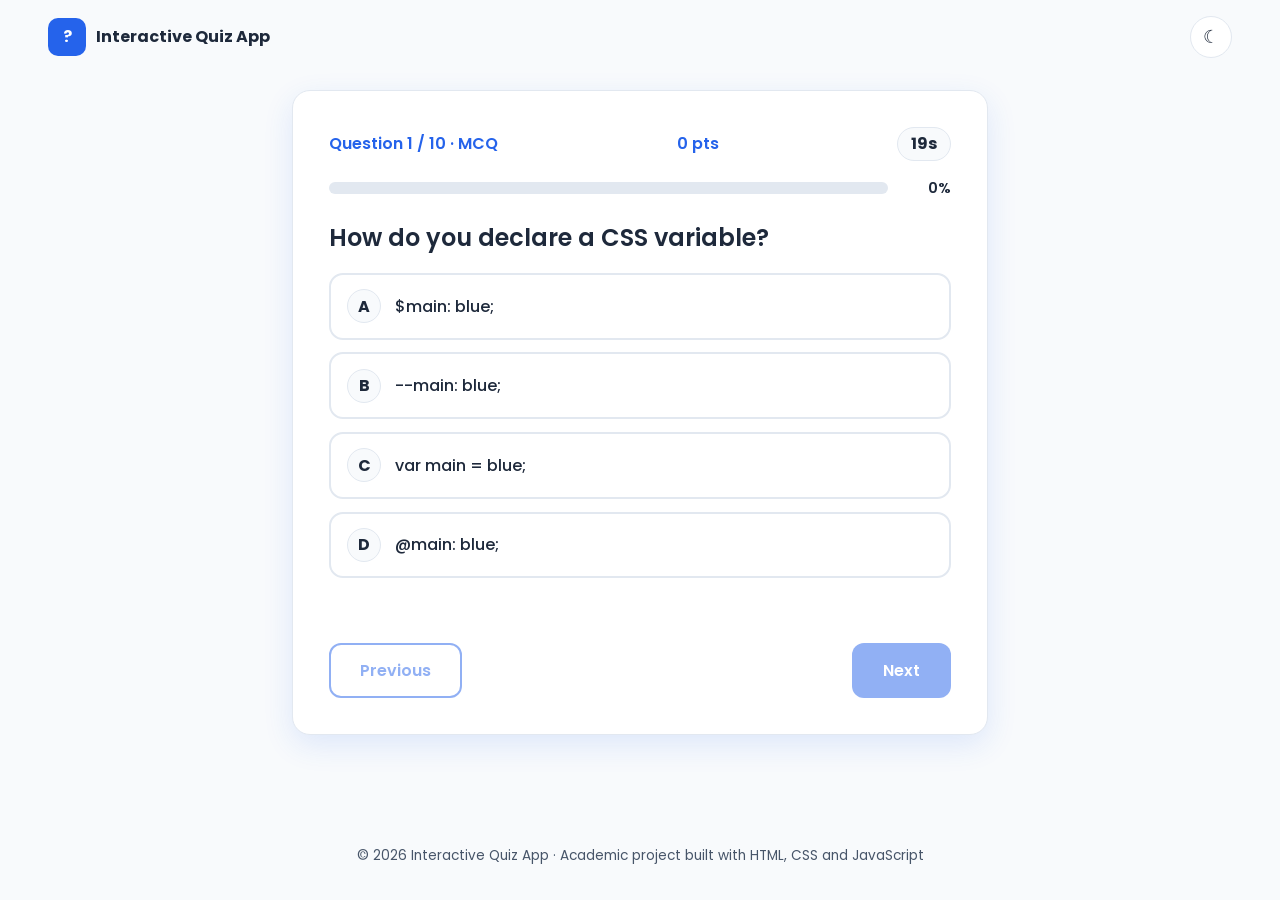
==== quiz-app/quiz.html @ 4135cea1 "mini project part 2" ====
<!DOCTYPE html>
<html lang="en">

<head>
  <meta charset="UTF-8">
  <meta name="viewport" content="width=device-width, initial-scale=1.0">
  <meta name="author" content="Your Name">
  <link rel="icon" href="assets/icons/favicon.svg" type="image/svg+xml">
  <link rel="preconnect" href="https://fonts.googleapis.com">
  <link rel="preconnect" href="https://fonts.gstatic.com" crossorigin>
  <link href="https://fonts.googleapis.com/css2?family=Poppins:wght@400;500;600;700&amp;display=swap" rel="stylesheet">
  <link rel="stylesheet" href="css/style.css">
  <link rel="stylesheet" href="css/quiz.css">
  <title>Quiz | Interactive Quiz App</title>
  <meta name="description" content="Answer web development questions and see instant feedback.">
</head>

<body data-page="quiz">
  <header class="site-header">
    <a class="brand" href="index.html" data-nav><span class="logo" aria-hidden="true">?</span> Interactive Quiz App</a>
    <button class="icon-btn" id="theme-toggle" type="button" aria-label="Switch to dark mode"
      aria-pressed="false">&#9790;</button>
  </header>
  <main id="main" class="quiz-wrap">
    <section class="card quiz-card" aria-labelledby="question">
      <div class="quiz-top">
        <p id="counter" class="counter" aria-live="polite">Question 1 / 10</p>
        <p class="counter"><span id="live">0</span> pts</p>
        <p class="timer" aria-label="Time left"><span id="timer">20</span>s</p>
      </div>
      <div class="progress-row">
        <div class="progress" id="progress" role="progressbar" aria-label="Quiz progress" aria-valuemin="0"
          aria-valuemax="100" aria-valuenow="0">
          <div class="bar" id="bar"></div>
        </div>
        <span id="percent" class="percent">0%</span>
      </div>
      <h1 id="question" class="question" tabindex="-1"></h1>
      <div id="answers" class="answers" role="group" aria-labelledby="question"></div>
      <p id="feedback" class="feedback" role="status" aria-live="assertive"></p>
      <div class="nav-btns">
        <button class="btn btn-ghost" id="prev" type="button">Previous</button>
        <button class="btn btn-primary" id="next" type="button" disabled>Next</button>
      </div>
    </section>
  </main>
  <footer class="site-footer">
    <p>&copy; 2026 Interactive Quiz App &middot; Academic project built with HTML, CSS and JavaScript</p>
  </footer>
  <script src="js/app.js"></script>
  <script src="js/questions.js"></script>
  <script src="js/quiz.js"></script>
</body>

</html>
---- quiz-app/css/style.css ----
/* ===== Variables & dark theme ===== */
:root {
  --primary: #2563eb;
  --secondary: #3b82f6;
  --bg: #f8fafc;
  --card: #ffffff;
  --correct: #22c55e;
  --wrong: #ef4444;
  --text: #1e293b;
  --muted: #475569;
  --border: #e2e8f0;
  --shadow: 0 10px 30px rgba(37, 99, 235, 0.12);
  --radius: 18px;
}
[data-theme="dark"] {
  --bg: #0f172a;
  --card: #1e293b;
  --text: #f1f5f9;
  --muted: #cbd5e1;
  --border: #334155;
  --shadow: 0 10px 30px rgba(0, 0, 0, 0.45);
}
/* ===== Base ===== */
*,
*::before,
*::after {
  box-sizing: border-box;
}
body {
  margin: 0;
  min-height: 100vh;
  display: flex;
  flex-direction: column;
  font-family: "Poppins", system-ui, sans-serif;
  background: var(--bg);
  color: var(--text);
  line-height: 1.6;
  transition:
    background 0.3s,
    color 0.3s;
  animation: pageIn 0.4s ease both;
}
body.leaving {
  animation: pageOut 0.25s ease forwards;
}
@keyframes pageIn {
  from {
    opacity: 0;
    transform: translateY(12px);
  }
  to {
    opacity: 1;
    transform: none;
  }
}
@keyframes pageOut {
  to {
    opacity: 0;
    transform: translateY(-8px);
  }
}
h1 {
  line-height: 1.2;
  margin: 0 0 0.75rem;
}
a {
  color: inherit;
}
:focus-visible {
  outline: 3px solid var(--secondary);
  outline-offset: 3px;
  border-radius: 8px;
}
::-webkit-scrollbar {
  width: 10px;
}
::-webkit-scrollbar-track {
  background: var(--bg);
}
::-webkit-scrollbar-thumb {
  background: var(--secondary);
  border-radius: 8px;
}
/* ===== Header / footer ===== */
.site-header {
  display: flex;
  justify-content: space-between;
  align-items: center;
  padding: 1rem clamp(1rem, 4vw, 3rem);
  position: relative;
  z-index: 2;
}
.brand {
  display: flex;
  align-items: center;
  gap: 0.6rem;
  font-weight: 700;
  text-decoration: none;
}
.logo {
  display: grid;
  place-items: center;
  width: 38px;
  height: 38px;
  border-radius: 10px;
  background: var(--primary);
  color: #fff;
}
.icon-btn {
  width: 42px;
  height: 42px;
  border-radius: 50%;
  border: 1px solid var(--border);
  background: var(--card);
  color: var(--text);
  font-size: 1.1rem;
  cursor: pointer;
  transition:
    transform 0.2s,
    box-shadow 0.2s;
}
.icon-btn:hover {
  transform: scale(1.1);
  box-shadow: var(--shadow);
}
.site-footer {
  margin-top: auto;
  padding: 1.25rem;
  text-align: center;
  color: var(--muted);
  font-size: 0.85rem;
  position: relative;
  z-index: 2;
}
main {
  position: relative;
  z-index: 1;
}
/* ===== Cards & buttons ===== */
.card {
  background: var(--card);
  border-radius: var(--radius);
  box-shadow: var(--shadow);
  padding: clamp(1.25rem, 4vw, 2.25rem);
  border: 1px solid var(--border);
}
.btn {
  position: relative;
  overflow: hidden;
  display: inline-block;
  padding: 0.8rem 1.8rem;
  border-radius: 12px;
  border: 2px solid transparent;
  font:
    600 1rem "Poppins",
    sans-serif;
  text-decoration: none;
  cursor: pointer;
  transition:
    transform 0.2s,
    box-shadow 0.2s,
    background 0.2s;
}
.btn:hover:not(:disabled) {
  transform: translateY(-2px);
  box-shadow: 0 8px 18px rgba(37, 99, 235, 0.3);
}
.btn:active:not(:disabled) {
  transform: scale(0.97);
}
.btn-primary {
  background: var(--primary);
  color: #fff;
}
.btn-primary:hover:not(:disabled) {
  background: #1d4ed8;
}
.btn-ghost {
  background: transparent;
  color: var(--primary);
  border-color: var(--primary);
}
[data-theme="dark"] .btn-ghost {
  color: #93c5fd;
  border-color: #93c5fd;
}
.btn:disabled {
  opacity: 0.5;
  cursor: not-allowed;
}
.ripple {
  position: absolute;
  border-radius: 50%;
  background: rgba(255, 255, 255, 0.5);
  transform: scale(0);
  animation: ripple 0.6s linear;
  pointer-events: none;
}
@keyframes ripple {
  to {
    transform: scale(4);
    opacity: 0;
  }
}
/* ===== Home ===== */
.bg-shapes span {
  position: fixed;
  border-radius: 50%;
  filter: blur(60px);
  opacity: 0.35;
  z-index: 0;
  animation: float 14s ease-in-out infinite;
}
.bg-shapes span:nth-child(1) {
  width: 320px;
  height: 320px;
  background: var(--secondary);
  top: -80px;
  left: -80px;
}
.bg-shapes span:nth-child(2) {
  width: 260px;
  height: 260px;
  background: var(--primary);
  bottom: -60px;
  right: -40px;
  animation-delay: -5s;
}
.bg-shapes span:nth-child(3) {
  width: 180px;
  height: 180px;
  background: var(--correct);
  top: 45%;
  left: 55%;
  animation-delay: -9s;
  opacity: 0.2;
}
@keyframes float {
  50% {
    transform: translate(40px, -30px) scale(1.1);
  }
}
.hero {
  display: grid;
  grid-template-columns: 1.1fr 0.9fr;
  gap: 2rem;
  align-items: center;
  max-width: 1100px;
  margin: 0 auto;
  padding: 2rem clamp(1rem, 4vw, 3rem);
}
.hero-text h1 {
  font-size: clamp(2.2rem, 5vw, 3.6rem);
  font-weight: 700;
  color: var(--primary);
}
[data-theme="dark"] .hero-text h1 {
  color: #93c5fd;
}
.hero-text p {
  color: var(--muted);
  max-width: 52ch;
}
.hero-text .btn {
  margin-top: 0.75rem;
  font-size: 1.1rem;
  padding: 1rem 2.4rem;
}
.hint {
  font-size: 0.85rem;
  margin-top: 1rem;
}
.hero-art img {
  width: 100%;
  height: auto;
  max-width: 420px;
  display: block;
  margin: 0 auto;
  animation: bob 4s ease-in-out infinite;
}
@keyframes bob {
  50% {
    transform: translateY(-12px);
  }
}
@media (max-width: 768px) {
  .hero {
    grid-template-columns: 1fr;
    text-align: center;
  }
  .hero-text p {
    margin-inline: auto;
  }
}
@media (prefers-reduced-motion: reduce) {
  *,
  *::before,
  *::after {
    animation-duration: 0.01ms !important;
    animation-iteration-count: 1 !important;
    transition-duration: 0.01ms !important;
  }
}
---- quiz-app/css/quiz.css ----
.quiz-wrap {
  width: 100%;
  max-width: 760px;
  margin: 0 auto;
  padding: 1rem clamp(0.75rem, 4vw, 2rem) 2rem;
}
.quiz-card {
  animation: slideUp 0.5s ease both;
}
@keyframes slideUp {
  from {
    opacity: 0;
    transform: translateY(24px);
  }
  to {
    opacity: 1;
    transform: none;
  }
}
.quiz-top {
  display: flex;
  justify-content: space-between;
  align-items: center;
}
.counter {
  margin: 0;
  font-weight: 600;
  color: var(--primary);
}
[data-theme="dark"] .counter {
  color: #93c5fd;
}
.timer {
  margin: 0;
  font-weight: 700;
  padding: 0.2rem 0.8rem;
  border-radius: 999px;
  background: var(--bg);
  border: 1px solid var(--border);
}
.timer.low {
  color: var(--wrong);
  border-color: var(--wrong);
  animation: pulse 0.6s infinite alternate;
}
@keyframes pulse {
  to {
    transform: scale(1.1);
  }
}
.progress-row {
  display: flex;
  align-items: center;
  gap: 0.75rem;
  margin: 1rem 0 1.5rem;
}
.progress {
  flex: 1;
  height: 12px;
  background: var(--border);
  border-radius: 999px;
  overflow: hidden;
}
.bar {
  height: 100%;
  width: 0;
  background: linear-gradient(90deg, var(--primary), var(--secondary));
  border-radius: 999px;
  transition: width 0.6s ease;
}
.percent {
  min-width: 3.2rem;
  text-align: right;
  font-weight: 600;
  font-size: 0.9rem;
}
.question {
  font-size: clamp(1.15rem, 3vw, 1.5rem);
  font-weight: 600;
  outline: none;
  animation: fadeIn 0.4s ease;
}
@keyframes fadeIn {
  from {
    opacity: 0;
  }
  to {
    opacity: 1;
  }
}
.answers {
  display: grid;
  gap: 0.8rem;
  margin: 1.25rem 0;
}
.answer {
  display: flex;
  align-items: center;
  gap: 0.9rem;
  width: 100%;
  text-align: left;
  padding: 0.9rem 1rem;
  border-radius: 14px;
  border: 2px solid var(--border);
  background: var(--card);
  color: var(--text);
  font:
    500 1rem "Poppins",
    sans-serif;
  cursor: pointer;
  transition:
    transform 0.2s,
    border-color 0.2s,
    background 0.2s;
}
.answer:hover:not(.locked) {
  border-color: var(--secondary);
  transform: translateX(4px);
}
.letter {
  display: grid;
  place-items: center;
  flex: none;
  width: 34px;
  height: 34px;
  border-radius: 50%;
  background: var(--bg);
  font-weight: 700;
  border: 1px solid var(--border);
}
.icon {
  margin-left: auto;
  font-weight: 700;
}
.answer.locked {
  cursor: default;
}
.answer.correct {
  background: var(--correct);
  border-color: var(--correct);
  color: #052e16;
  animation: pop 0.4s ease;
}
.answer.wrong {
  background: var(--wrong);
  border-color: var(--wrong);
  color: #fff;
  animation: shake 0.4s ease;
}
.answer.correct .letter,
.answer.wrong .letter {
  background: rgba(255, 255, 255, 0.85);
  color: #1e293b;
}
@keyframes pop {
  50% {
    transform: scale(1.03);
  }
}
@keyframes shake {
  25% {
    transform: translateX(-8px);
  }
  75% {
    transform: translateX(8px);
  }
}
.feedback {
  min-height: 1.8rem;
  margin: 0;
  font-weight: 700;
  font-size: 1.1rem;
}
.feedback.ok {
  color: #15803d;
}
.feedback.bad {
  color: #b91c1c;
}
[data-theme="dark"] .feedback.ok {
  color: #4ade80;
}
[data-theme="dark"] .feedback.bad {
  color: #f87171;
}
.nav-btns {
  display: flex;
  justify-content: space-between;
  gap: 1rem;
  margin-top: 1rem;
}
@media (max-width: 480px) {
  .btn {
    padding: 0.75rem 1.2rem;
  }
  .answer {
    padding: 0.75rem;
  }
}

.quiz-card.swap .question,
.quiz-card.swap .answers {
  animation: swapIn 0.4s ease both;
}
@keyframes swapIn {
  from {
    opacity: 0;
    transform: translateX(30px);
  }
  to {
    opacity: 1;
    transform: none;
  }
}
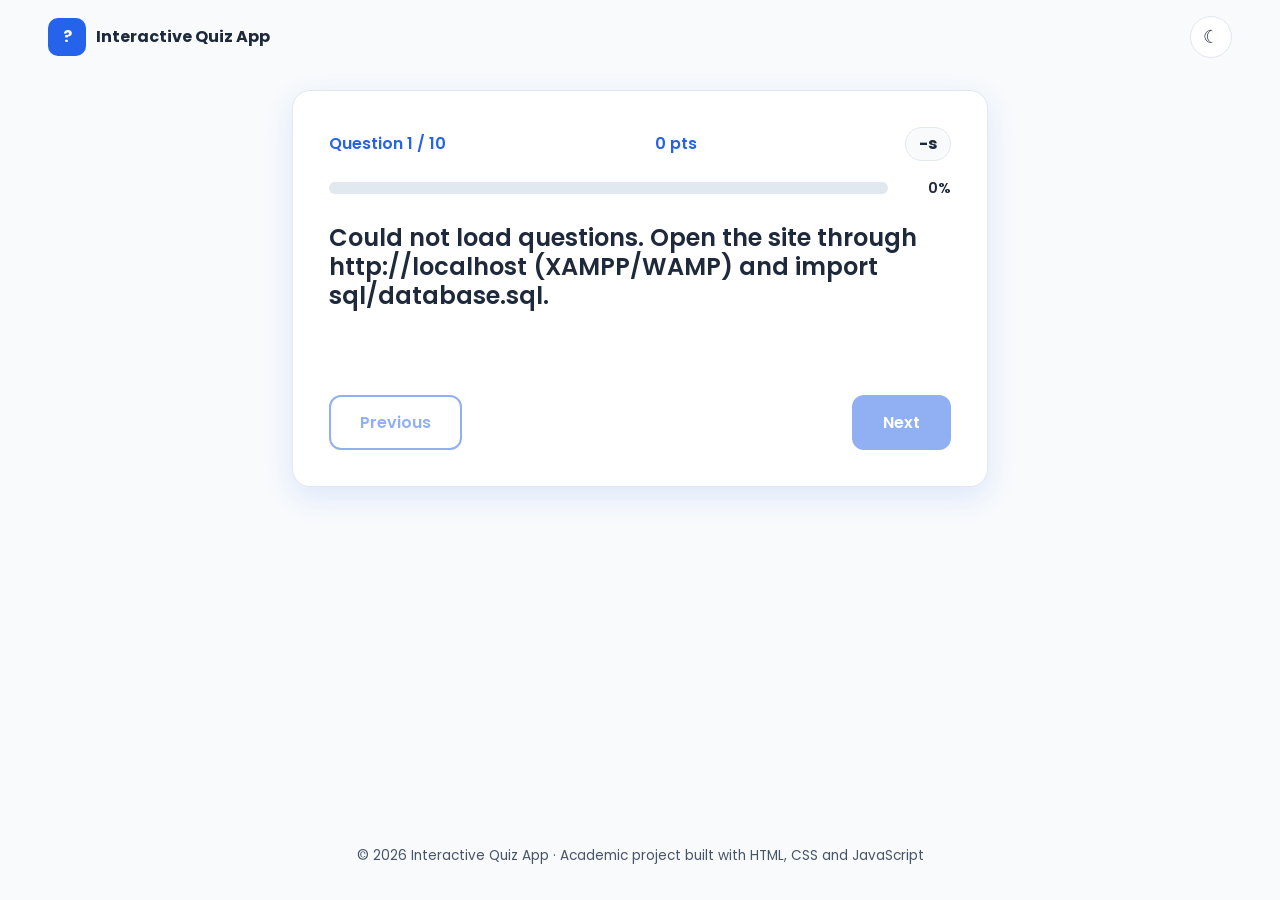
==== commit c8e298ec: "partie 3 php" ====
--- a/quiz-app/quiz.html
+++ b/quiz-app/quiz.html
@@ -48,7 +48,6 @@
     <p>&copy; 2026 Interactive Quiz App &middot; Academic project built with HTML, CSS and JavaScript</p>
   </footer>
   <script src="js/app.js"></script>
-  <script src="js/questions.js"></script>
   <script src="js/quiz.js"></script>
 </body>
 
--- a/quiz-app/css/style.css
+++ b/quiz-app/css/style.css
@@ -278,6 +278,27 @@
   margin: 0 auto;
   animation: bob 4s ease-in-out infinite;
 }
+.player-input {
+  display: block;
+  margin: 0.75rem 0;
+  padding: 0.8rem 1rem;
+  width: 100%;
+  max-width: 300px;
+  border-radius: 12px;
+  border: 2px solid var(--border);
+  background: var(--card);
+  color: var(--text);
+  font:
+    500 1rem "Poppins",
+    sans-serif;
+}
+.sr-only {
+  position: absolute;
+  width: 1px;
+  height: 1px;
+  overflow: hidden;
+  clip: rect(0 0 0 0);
+}
 @keyframes bob {
   50% {
     transform: translateY(-12px);
